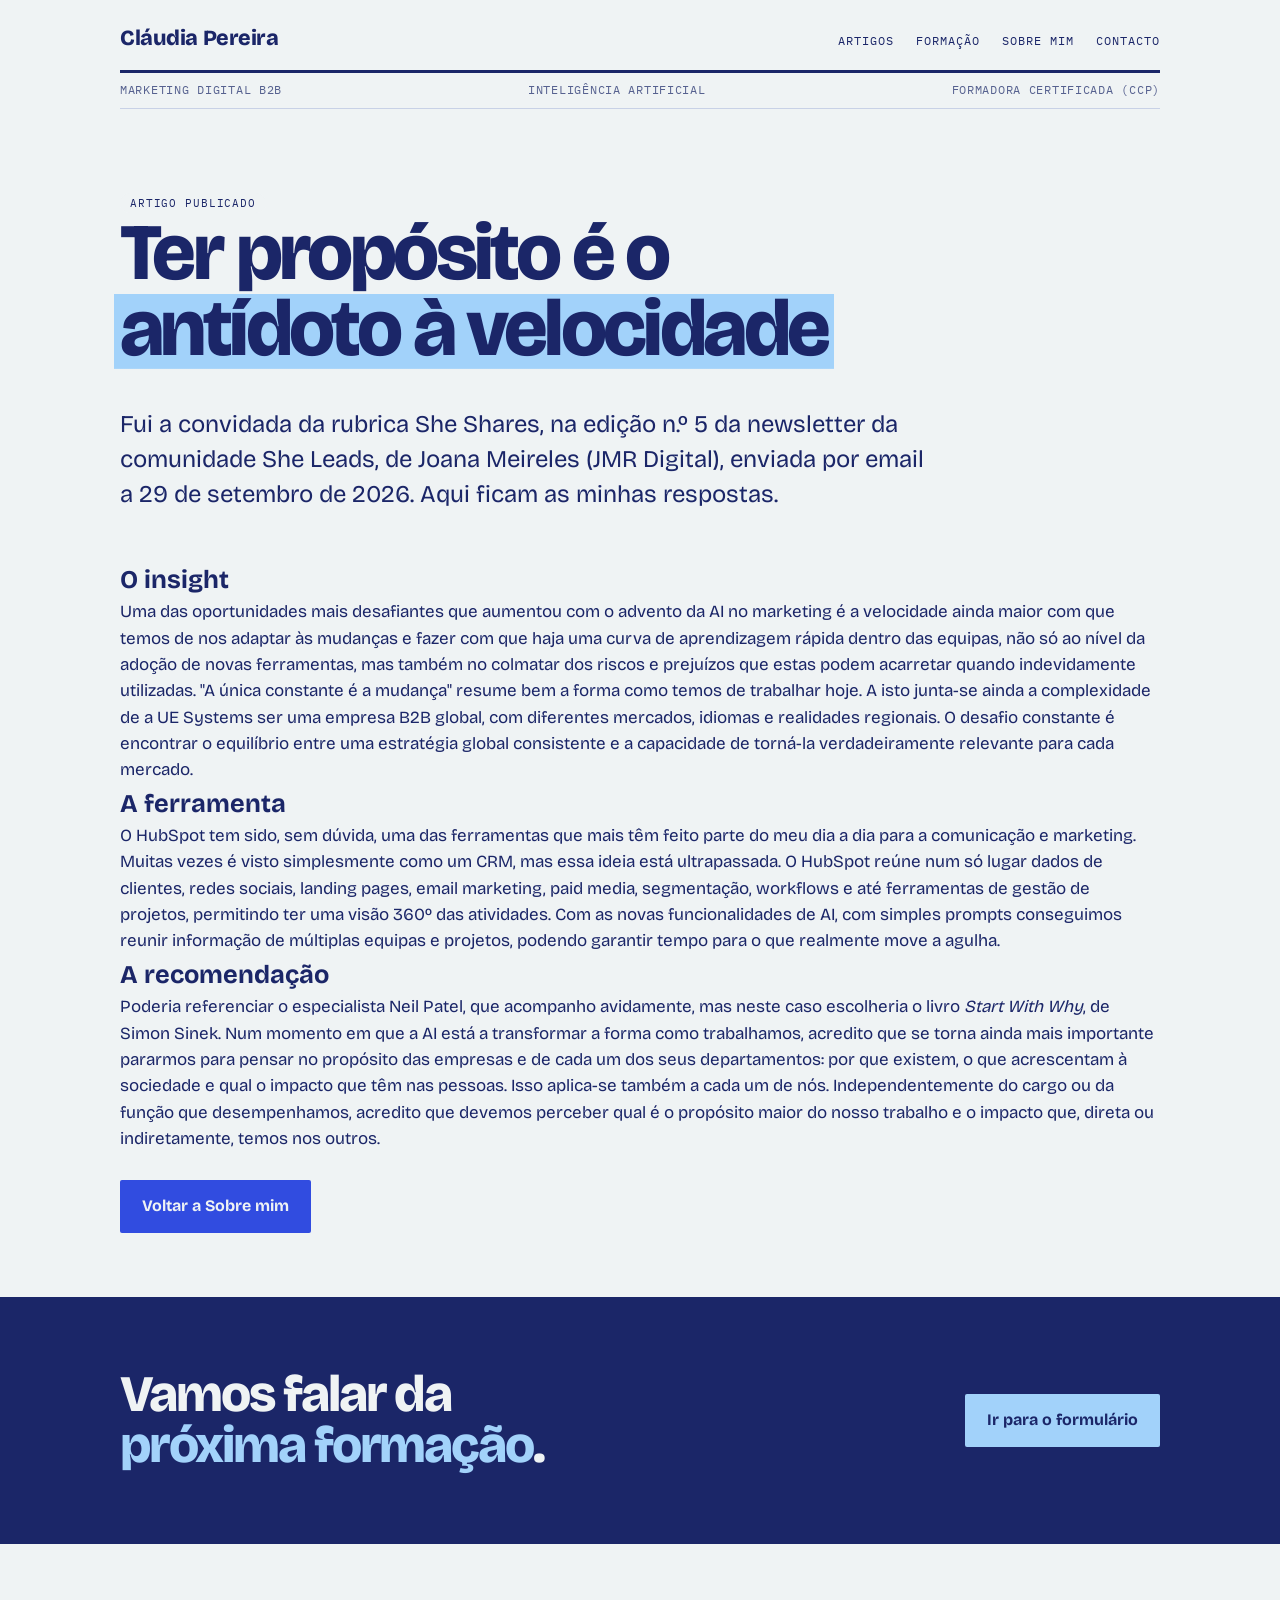
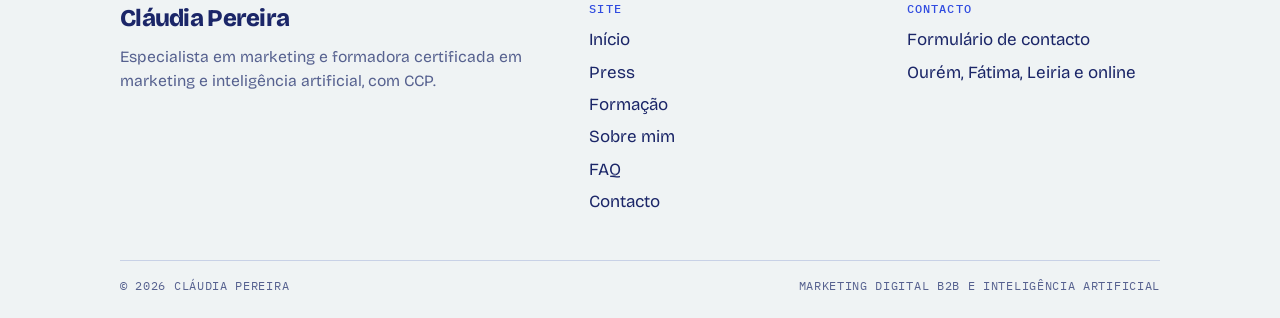
==== she-shares-5.html @ f94895d3 "Coluna Marketeer e She Shares" ====
<!DOCTYPE html>
<html lang="pt-PT">
<head>
<meta charset="utf-8">
<meta name="viewport" content="width=device-width, initial-scale=1">
<title>She Shares #5: ter propósito é o antídoto à velocidade</title>
<meta name="description" content="As minhas respostas na newsletter She Shares #5, da comunidade She Leads, enviada a 29 de setembro de 2026: aprendizagem rápida nas equipas, HubSpot e Start With Why.">
<meta property="og:type" content="article">
<meta property="og:locale" content="pt_PT">
<meta property="og:title" content="She Shares #5: ter propósito é o antídoto à velocidade">
<meta property="og:description" content="As minhas respostas na newsletter She Shares #5, da comunidade She Leads.">
<link rel="canonical" href="https://claudiathemarketeer.netlify.app/she-shares-5.html">
<meta name="robots" content="index,follow,max-image-preview:large">
<meta name="author" content="Cláudia Pereira">
<meta property="og:url" content="https://claudiathemarketeer.netlify.app/she-shares-5.html">
<meta property="og:site_name" content="Cláudia Pereira">
<meta property="og:image" content="https://claudiathemarketeer.netlify.app/images/og-cover.jpg">
<meta property="og:image:width" content="1200">
<meta property="og:image:height" content="630">
<meta property="og:image:alt" content="Cláudia Pereira, marketing digital B2B e IA">
<meta name="twitter:card" content="summary_large_image">
<meta name="theme-color" content="#1B2668">
<link rel="alternate" type="text/plain" href="https://claudiathemarketeer.netlify.app/llms.txt" title="llms.txt">
<link rel="icon" href="favicon.svg" type="image/svg+xml">
<link rel="preconnect" href="https://fonts.googleapis.com">
<link rel="preconnect" href="https://fonts.gstatic.com" crossorigin>
<link href="https://fonts.googleapis.com/css2?family=Bricolage+Grotesque:opsz,wght@12..96,400;12..96,500;12..96,700;12..96,800&family=IBM+Plex+Mono:wght@400;500&display=swap" rel="stylesheet">
<link rel="stylesheet" href="style.css">
<script type="application/ld+json">{"@context": "https://schema.org", "@graph": [{"@type": "Person", "@id": "https://claudiathemarketeer.netlify.app/#claudia", "name": "Cláudia Pereira", "url": "https://claudiathemarketeer.netlify.app/"}, {"@type": "WebPage", "@id": "https://claudiathemarketeer.netlify.app/she-shares-5.html#webpage", "url": "https://claudiathemarketeer.netlify.app/she-shares-5.html", "name": "She Shares #5: ter propósito é o antídoto à velocidade", "inLanguage": "pt-PT", "about": {"@id": "https://claudiathemarketeer.netlify.app/#claudia"}, "datePublished": "2026-09-29", "isPartOf": {"@type": "WebSite", "url": "https://claudiathemarketeer.netlify.app/", "name": "Cláudia Pereira"}}, {"@type": "BreadcrumbList", "itemListElement": [{"@type": "ListItem", "position": 1, "name": "Início", "item": "https://claudiathemarketeer.netlify.app/"}, {"@type": "ListItem", "position": 2, "name": "Artigos", "item": "https://claudiathemarketeer.netlify.app/#artigos"}, {"@type": "ListItem", "position": 3, "name": "She Shares #5", "item": "https://claudiathemarketeer.netlify.app/she-shares-5.html"}]}]}</script>
</head>
<body>
<div class="wrap">
  <header>
    <div class="masthead">
      <a class="name" href="index.html">Cláudia Pereira</a>
      <nav class="nav" aria-label="Secções">
        <a href="index.html#artigos">Artigos</a>
        <a href="index.html#formacao">Formação</a>
        <a href="sobre-mim.html">Sobre mim</a>
        <a href="index.html#contacto">Contacto</a>
      </nav>
    </div>
    <div class="dateline">
      <span>Marketing digital B2B</span>
      <span>Inteligência artificial</span>
      <span>Formadora certificada (CCP)</span>
    </div>
  </header>

  <main id="topo">
    <article class="hero a-hero">
      <p class="meta"><span class="pill out">Artigo publicado</span></p>
      <h1>Ter propósito é o <mark>antídoto à velocidade</mark></h1>
      <p class="lead" style="margin:2.5rem 0 3rem">Fui a convidada da rubrica She Shares, na edição n.º 5 da newsletter da comunidade She Leads, de Joana Meireles (JMR Digital), enviada por email a 29 de setembro de 2026. Aqui ficam as minhas respostas.</p>
      <h2>O insight</h2>
      <p>Uma das oportunidades mais desafiantes que aumentou com o advento da AI no marketing é a velocidade ainda maior com que temos de nos adaptar às mudanças e fazer com que haja uma curva de aprendizagem rápida dentro das equipas, não só ao nível da adoção de novas ferramentas, mas também no colmatar dos riscos e prejuízos que estas podem acarretar quando indevidamente utilizadas. "A única constante é a mudança" resume bem a forma como temos de trabalhar hoje. A isto junta-se ainda a complexidade de a UE Systems ser uma empresa B2B global, com diferentes mercados, idiomas e realidades regionais. O desafio constante é encontrar o equilíbrio entre uma estratégia global consistente e a capacidade de torná-la verdadeiramente relevante para cada mercado.</p>
      <h2>A ferramenta</h2>
      <p>O HubSpot tem sido, sem dúvida, uma das ferramentas que mais têm feito parte do meu dia a dia para a comunicação e marketing. Muitas vezes é visto simplesmente como um CRM, mas essa ideia está ultrapassada. O HubSpot reúne num só lugar dados de clientes, redes sociais, landing pages, email marketing, paid media, segmentação, workflows e até ferramentas de gestão de projetos, permitindo ter uma visão 360º das atividades. Com as novas funcionalidades de AI, com simples prompts conseguimos reunir informação de múltiplas equipas e projetos, podendo garantir tempo para o que realmente move a agulha.</p>
      <h2>A recomendação</h2>
      <p>Poderia referenciar o especialista Neil Patel, que acompanho avidamente, mas neste caso escolheria o livro <em>Start With Why</em>, de Simon Sinek. Num momento em que a AI está a transformar a forma como trabalhamos, acredito que se torna ainda mais importante pararmos para pensar no propósito das empresas e de cada um dos seus departamentos: por que existem, o que acrescentam à sociedade e qual o impacto que têm nas pessoas. Isso aplica-se também a cada um de nós. Independentemente do cargo ou da função que desempenhamos, acredito que devemos perceber qual é o propósito maior do nosso trabalho e o impacto que, direta ou indiretamente, temos nos outros.</p>
      <div class="actions"><a class="btn" href="sobre-mim.html">Voltar a Sobre mim</a></div>
    </article>
  </main>
</div>

<section class="cta-band">
  <div class="wrap">
    <h2>Vamos falar da <em>próxima formação</em>.</h2>
    <a class="btn" href="index.html#contacto">Ir para o formulário</a>
  </div>
</section>

<div class="wrap">
  <footer>
    <div class="foot-grid">
      <div>
        <div class="foot-name">Cláudia Pereira</div>
        <p>Especialista em marketing e formadora certificada em marketing e inteligência artificial, com CCP.</p>
      </div>
      <nav aria-label="Rodapé">
        <h3>Site</h3>
        <ul>
          <li><a href="index.html">Início</a></li>
          <li><a href="index.html#artigos">Press</a></li>
          <li><a href="index.html#formacao">Formação</a></li>
          <li><a href="sobre-mim.html">Sobre mim</a></li>
          <li><a href="#faq">FAQ</a></li>
          <li><a href="index.html#contacto">Contacto</a></li>
        </ul>
      </nav>
      <div>
        <h3>Contacto</h3>
        <ul>
          <li><a href="index.html#contacto">Formulário de contacto</a></li>
          <li>Ourém, Fátima, Leiria e online</li>
        </ul>
      </div>
    </div>
    <div class="foot-base">
      <span>© 2026 Cláudia Pereira</span>
      <span>Marketing digital B2B e inteligência artificial</span>
    </div>
  </footer>
</div>
</body>
</html>
---- style.css ----
/* Layout idea: a newspaper front page. Masthead, one headline that states the thesis,
   ruled columns below. The only loud element is the highlighter stroke.
   Palette: navy ink on cool off-white, one vivid blue, light blue as the marker. */
:root {
  --paper: #EFF3F4;
  --panel: #E1E8F3;
  --ink: #1B2668;
  --muted: #56618F;
  --rule: #C8D1E6;
  --accent: #314CE0;
  --deep: #213294;
  --mark: #A2D2FA;
  --on-mark: #1B2668;
  --contact-bg: #1B2668;
  --contact-fg: #EFF3F4;
  --display: "Bricolage Grotesque", "Arial Narrow", "Helvetica Neue", Arial, sans-serif;
  --body: "Bricolage Grotesque", "Helvetica Neue", Arial, sans-serif;
  --mono: "IBM Plex Mono", ui-monospace, "SF Mono", Menlo, Consolas, monospace;
  color-scheme: light;
}
@media (prefers-color-scheme: dark) {
  :root:not([data-theme="light"]) {
    --paper: #0F1640;
    --panel: #1B2668;
    --ink: #EFF3F4;
    --muted: #A9B4DA;
    --rule: #2E3C86;
    --accent: #A2D2FA;
    --deep: #213294;
    --mark: #A2D2FA;
    --on-mark: #1B2668;
    --contact-bg: #213294;
    --contact-fg: #EFF3F4;
    color-scheme: dark;
  }
}
:root[data-theme="dark"] {
  --paper: #0F1640;
    --panel: #1B2668;
    --ink: #EFF3F4;
    --muted: #A9B4DA;
    --rule: #2E3C86;
    --accent: #A2D2FA;
    --deep: #213294;
    --mark: #A2D2FA;
    --on-mark: #1B2668;
    --contact-bg: #213294;
    --contact-fg: #EFF3F4;
  color-scheme: dark;
}

*, *::before, *::after { box-sizing: border-box; }
html { scroll-behavior: smooth; }
body {
  margin: 0;
  background: var(--paper);
  color: var(--ink);
  font-family: var(--body);
  font-size: 1.0625rem;
  line-height: 1.55;
  -webkit-font-smoothing: antialiased;
}
a { color: inherit; }
a:focus-visible, .btn:focus-visible {
  outline: 3px solid var(--accent);
  outline-offset: 3px;
}
h1, h2, h3 { font-family: var(--display); text-wrap: balance; margin: 0; }
p { margin: 0; }

.wrap { max-width: 1120px; margin: 0 auto; padding: 0 clamp(16px, 4vw, 40px); }

/* Masthead */
.masthead {
  display: flex; flex-wrap: wrap; align-items: baseline; justify-content: space-between;
  gap: 8px 24px;
  padding: 22px 0 14px;
  border-bottom: 3px solid var(--ink);
}
.name {
  font-family: var(--display); font-weight: 800; font-size: 1.35rem;
  letter-spacing: -0.02em; text-decoration: none;
}
.nav { display: flex; flex-wrap: wrap; gap: 4px 22px; }
.nav a {
  font-family: var(--mono); font-size: 0.78rem; text-transform: uppercase;
  letter-spacing: 0.08em; text-decoration: none; padding: 4px 0;
  border-bottom: 2px solid transparent;
}
.nav a:hover { border-bottom-color: var(--accent); }
.dateline {
  display: flex; flex-wrap: wrap; gap: 4px 20px; justify-content: space-between;
  padding: 8px 0; border-bottom: 1px solid var(--rule);
  font-family: var(--mono); font-size: 0.75rem; letter-spacing: 0.06em;
  text-transform: uppercase; color: var(--muted);
}

/* Hero */
.hero { padding: clamp(36px, 7vw, 80px) 0 clamp(36px, 6vw, 64px); }
.hero h1 {
  font-weight: 800;
  font-size: clamp(2.5rem, 7.6vw, 5.8rem);
  line-height: 0.95;
  letter-spacing: -0.045em;
  max-width: 15ch;
}
.hero h1 mark {
  color: var(--on-mark);
  background: linear-gradient(var(--mark), var(--mark)) no-repeat left 62% / 100% 78%;
  padding: 0 0.08em; margin: 0 -0.08em;
  border-radius: 0.06em;
  animation: sweep 900ms cubic-bezier(.2,.7,.2,1) 250ms both;
}
@keyframes sweep { from { background-size: 0% 78%; color: var(--ink); } to { background-size: 100% 78%; color: var(--on-mark); } }
@media (prefers-reduced-motion: reduce) {
  .hero h1 mark { animation: none; }
  html { scroll-behavior: auto; }
}
.hero-grid {
  display: grid; grid-template-columns: minmax(0, 1.5fr) minmax(0, 1fr);
  gap: clamp(24px, 5vw, 64px);
  margin-top: clamp(28px, 5vw, 56px);
  align-items: start;
}
.lead { font-size: clamp(1.2rem, 2.1vw, 1.5rem); line-height: 1.45; max-width: 34em; }
.lead + .lead-2 { margin-top: 16px; color: var(--muted); max-width: 38em; }
.actions { display: flex; flex-wrap: wrap; gap: 12px 20px; align-items: center; margin-top: 28px; }
.btn {
  display: inline-block; text-decoration: none;
  font-family: var(--display); font-weight: 700; font-size: 1rem;
  background: var(--accent); color: var(--paper);
  padding: 14px 22px; border-radius: 2px;
  transition: background-color .15s, color .15s;
}
.btn:hover { background: var(--ink); color: var(--paper); }
.link { font-family: var(--display); font-weight: 700; text-underline-offset: 5px; text-decoration-thickness: 2px; text-decoration-color: var(--accent); }

.side { display: flex; flex-direction: column; gap: 20px; }
.portrait {
  margin: 0; background: linear-gradient(160deg, #A2D2FA 0%, #314CE0 135%);
  border-radius: 4px; overflow: hidden; display: flex; justify-content: center; align-items: flex-end;
  padding: 18px 18px 0; aspect-ratio: 5 / 4;
}
.portrait img { display: block; height: 100%; width: auto; max-width: 100%; object-fit: contain; object-position: bottom; }
.ficha { border-top: 3px solid var(--ink); margin: 0; }
.ficha div {
  display: grid; grid-template-columns: 7.5em minmax(0, 1fr); gap: 12px;
  padding: 11px 0; border-bottom: 1px solid var(--rule);
}
.ficha dt { font-family: var(--mono); font-size: 0.72rem; text-transform: uppercase; letter-spacing: 0.08em; color: var(--muted); padding-top: 4px; }
.ficha dd { margin: 0; font-size: 0.98rem; line-height: 1.4; }

/* Sections */
section { padding: clamp(36px, 6vw, 64px) 0; border-top: 1px solid var(--rule); }
.sec-head {
  display: grid; grid-template-columns: minmax(0, 1fr) minmax(0, 2.2fr);
  gap: 12px clamp(24px, 5vw, 64px); align-items: baseline; margin-bottom: clamp(24px, 4vw, 40px);
}
.kicker { font-family: var(--mono); font-size: 0.78rem; text-transform: uppercase; letter-spacing: 0.1em; color: var(--accent); }
.sec-head h2 { font-weight: 700; font-size: clamp(1.7rem, 3.6vw, 2.6rem); line-height: 1.05; letter-spacing: -0.03em; }

/* Training columns */
.cols { display: grid; grid-template-columns: repeat(3, minmax(0, 1fr)); }
.col { padding: 0 clamp(16px, 2.5vw, 32px); border-left: 1px solid var(--rule); display: flex; flex-direction: column; gap: 12px; }
.col:first-child { padding-left: 0; border-left: 0; }
.col:last-child { padding-right: 0; }
.col h3 { font-weight: 700; font-size: 1.4rem; line-height: 1.12; letter-spacing: -0.02em; }
.col p { font-size: 1rem; }
.col .for { margin-top: auto; padding-top: 12px; border-top: 1px solid var(--rule); font-size: 0.92rem; color: var(--muted); }
.col .for b { font-family: var(--mono); font-weight: 500; font-size: 0.72rem; text-transform: uppercase; letter-spacing: 0.08em; display: block; margin-bottom: 2px; }


/* About (short) */
.about { display: grid; grid-template-columns: minmax(0, 1fr) minmax(0, 2.2fr); gap: 12px clamp(24px, 5vw, 64px); }
.about-text { grid-column: 2; display: flex; flex-direction: column; gap: 18px; max-width: 40em; }
.about-text p { font-size: 1.2rem; line-height: 1.5; }
.chips { list-style: none; margin: 0; padding: 0; display: flex; flex-wrap: wrap; gap: 8px; }
.chips li { font-family: var(--mono); font-size: 0.85rem; border: 1px solid var(--accent); padding: 5px 12px; border-radius: 999px; }
.about-text .actions { margin-top: 6px; }

/* FAQ (compact, answers stay in the HTML) */
#faq { padding: clamp(24px, 3.5vw, 36px) 0; }
#faq .sec-head { margin-bottom: 16px; }
#faq .sec-head h2 { font-size: clamp(1.3rem, 2.4vw, 1.7rem); }
.faq { display: grid; grid-template-columns: repeat(2, minmax(0, 1fr)); gap: 0 clamp(24px, 4vw, 48px); align-items: start; border-top: 3px solid var(--ink); }
.qa { border-bottom: 1px solid var(--rule); }
.qa summary {
  list-style: none; cursor: pointer; display: flex; align-items: center; justify-content: space-between; gap: 16px;
  padding: 13px 0; font-family: var(--display); font-weight: 700; font-size: 1rem; line-height: 1.25; letter-spacing: -0.01em;
}
.qa summary::-webkit-details-marker { display: none; }
.qa summary::after {
  content: "+"; flex: none; width: 26px; height: 26px; border: 1px solid var(--ink); border-radius: 999px;
  display: grid; place-items: center; font: 500 1rem/1 var(--display); transition: transform .2s, background-color .2s, color .2s;
}
.qa summary:hover::after { background: var(--accent); border-color: var(--accent); color: var(--paper); }
.qa[open] summary::after { transform: rotate(45deg); }
.qa summary:focus-visible { outline: 3px solid var(--accent); outline-offset: 2px; }
.qa ul { margin: 0; padding: 0 42px 10px 18px; color: var(--muted); font-size: 0.95rem; line-height: 1.5; }
.qa li { margin-bottom: 4px; }
.qa li b { color: var(--ink); }
.qa p { padding: 0 42px 16px 0; color: var(--muted); font-size: 0.95rem; line-height: 1.5; }
@media (prefers-reduced-motion: reduce) { .qa summary::after { transition: none; } }

/* Articles carousel */
#artigos { padding: clamp(28px, 4vw, 44px) 0; }
.art-head { display: flex; flex-wrap: wrap; align-items: center; justify-content: space-between; gap: 8px 20px; margin-bottom: 18px; }
.art-head h2 { font-weight: 700; font-size: clamp(1.4rem, 2.6vw, 1.9rem); letter-spacing: -0.03em; line-height: 1.1; }
.art-nav { display: flex; gap: 8px; }
.art-nav[hidden] { display: none; }
.art-nav button {
  width: 40px; height: 40px; border-radius: 999px; border: 1px solid var(--ink);
  background: transparent; color: var(--ink); font: 700 1.1rem var(--display); cursor: pointer;
}
.art-nav button:hover { background: var(--accent); border-color: var(--accent); color: var(--paper); }
.art-nav button:focus-visible { outline: 3px solid var(--accent); outline-offset: 3px; }
.track {
  list-style: none; margin: 0; padding: 0 0 6px;
  display: flex; gap: 16px; overflow-x: auto; scroll-snap-type: x mandatory;
  scrollbar-width: thin; scrollbar-color: var(--rule) transparent;
}
.track:focus-visible { outline: 3px solid var(--accent); outline-offset: 3px; }
.card { flex: 0 0 clamp(250px, 31.5%, 352px); scroll-snap-align: start; display: flex; flex-direction: column; gap: 10px; }
.cover {
  aspect-ratio: 4 / 3; border-radius: 4px; position: relative; overflow: hidden; background: var(--panel);
  display: flex; align-items: flex-end; padding: 14px 16px; color: #EFF3F4;
}
.cover.c1 { background: linear-gradient(135deg, #213294 0%, #314CE0 100%); }
.cover.c2 { background: linear-gradient(135deg, #1B2668 0%, #213294 100%); }
.cover.c3 { background: linear-gradient(135deg, #A2D2FA 0%, #EFF3F4 130%); color: #1B2668; }
.cover::after {
  content: ""; position: absolute; right: -18%; top: -45%; width: 62%; aspect-ratio: 1;
  border-radius: 50%; border: clamp(18px, 2.6vw, 30px) solid currentColor; opacity: 0.16;
}
.cover.photo::after { display: none; }
.cover.photo img { position: absolute; inset: 0; width: 100%; height: 100%; object-fit: cover; }
.cover .outlet { font-family: var(--display); font-weight: 800; font-size: clamp(1.5rem, 2.8vw, 2.1rem); line-height: 1; letter-spacing: -0.04em; position: relative; }
.cover .pill { position: absolute; left: 16px; top: 14px; z-index: 1; }
.cover.photo .pill.out { background: #1B2668; color: #EFF3F4; }
.pill { font-family: var(--mono); font-size: 0.68rem; text-transform: uppercase; letter-spacing: 0.08em; padding: 3px 10px; border-radius: 999px; white-space: nowrap; }
.pill.out { background: #EFF3F4; color: #1B2668; }
.pill.soon { background: #1B2668; color: #EFF3F4; }
.card b { font-family: var(--display); font-weight: 700; font-size: 1.08rem; line-height: 1.22; letter-spacing: -0.01em; }
.card .meta { font-size: 0.9rem; color: var(--muted); }
.card b a { text-decoration: none; }
.card b a:hover { text-decoration: underline; text-decoration-color: var(--accent); text-underline-offset: 4px; }
.card .read { color: var(--accent); font-weight: 500; text-underline-offset: 4px; }
.todo-l { border: 1px dashed var(--accent); color: var(--accent); font-family: var(--mono); font-size: 0.76rem; padding: 2px 8px; border-radius: 2px; }

/* Contact */
.contact { background: var(--contact-bg); color: var(--contact-fg); border-top: 0; }
.contact .wrap { display: grid; grid-template-columns: minmax(0, 1fr) minmax(0, 1fr); gap: clamp(24px, 5vw, 64px); align-items: start; }
.contact h2 { font-weight: 800; font-size: clamp(2rem, 5.5vw, 4rem); line-height: 0.98; letter-spacing: -0.04em; }
.contact h2 em { font-style: normal; color: #A2D2FA; }
.contact p { margin-top: 16px; max-width: 32em; opacity: 0.82; }
.cform { display: flex; flex-direction: column; gap: 14px; }
.field { display: flex; flex-direction: column; gap: 6px; }
.field label { font-family: var(--mono); font-size: 0.72rem; text-transform: uppercase; letter-spacing: 0.08em; opacity: 0.85; }
.field label span { text-transform: none; letter-spacing: 0; opacity: 0.8; }
.field input, .field textarea {
  font: inherit; color: var(--contact-fg); background: color-mix(in srgb, var(--contact-fg) 8%, transparent);
  border: 1px solid color-mix(in srgb, var(--contact-fg) 40%, transparent); border-radius: 2px;
  padding: 11px 12px; width: 100%; resize: vertical;
}
.field textarea::placeholder { color: color-mix(in srgb, var(--contact-fg) 55%, transparent); }
.field input:focus-visible, .field textarea:focus-visible { outline: 3px solid #A2D2FA; outline-offset: 2px; border-color: #A2D2FA; }
.btn-send {
  align-self: flex-start; font-family: var(--display); font-weight: 700; font-size: 1rem; cursor: pointer;
  background: #A2D2FA; color: #1B2668; border: 0; border-radius: 2px; padding: 14px 22px; margin-top: 4px;
}
.btn-send:hover { background: #EFF3F4; }
.btn-send:focus-visible { outline: 3px solid #EFF3F4; outline-offset: 3px; }
.contact .cform-status { font-size: 0.95rem; min-height: 1.4em; margin: 0; opacity: 1; max-width: none; color: #A2D2FA; }

footer { padding: clamp(32px, 5vw, 56px) 0 24px; }
.foot-grid { display: grid; grid-template-columns: minmax(0, 1.6fr) minmax(0, 1fr) minmax(0, 1fr); gap: 28px clamp(24px, 5vw, 64px); }
.foot-name { font-family: var(--display); font-weight: 800; font-size: 1.5rem; letter-spacing: -0.03em; }
.foot-grid p { color: var(--muted); font-size: 0.98rem; max-width: 26em; margin-top: 8px; }
.foot-grid h3 { font-family: var(--mono); font-weight: 500; font-size: 0.72rem; text-transform: uppercase; letter-spacing: 0.1em; color: var(--accent); margin-bottom: 10px; }
.foot-grid ul { list-style: none; margin: 0; padding: 0; display: flex; flex-direction: column; gap: 6px; }
.foot-grid li a { text-decoration: none; }
.foot-grid li a:hover { text-decoration: underline; text-decoration-color: var(--accent); text-underline-offset: 4px; }
.foot-base {
  display: flex; flex-wrap: wrap; gap: 4px 20px; justify-content: space-between;
  margin-top: clamp(28px, 4vw, 44px); padding-top: 16px; border-top: 1px solid var(--rule);
  font-family: var(--mono); font-size: 0.72rem; letter-spacing: 0.06em; text-transform: uppercase; color: var(--muted);
}

@media (max-width: 820px) {
  .hero-grid, .sec-head, .about, .contact .wrap, .foot-grid { grid-template-columns: minmax(0, 1fr); }
  .about-text { grid-column: 1; }
  .faq { grid-template-columns: minmax(0, 1fr); }
  .card { flex-basis: min(78%, 320px); }
  .cols { grid-template-columns: minmax(0, 1fr); }
  .col { padding: 20px 0; border-left: 0; border-top: 1px solid var(--rule); }
  .col:first-child { padding-top: 0; border-top: 0; }
  .col:last-child { padding-bottom: 0; }
}

/* About page */
.a-hero h1 { font-size: clamp(2.3rem, 6.4vw, 5rem); max-width: 17ch; }
.nav a[aria-current="page"] { border-bottom-color: var(--accent); }
.stats { list-style: none; margin: 0; padding: 0; display: grid; grid-template-columns: repeat(4, minmax(0, 1fr)); border-top: 3px solid var(--ink); border-bottom: 1px solid var(--rule); }
.stats li { padding: 22px clamp(12px, 2vw, 24px) 22px 0; display: flex; flex-direction: column; gap: 6px; }
.stats li + li { padding-left: clamp(12px, 2vw, 24px); border-left: 1px solid var(--rule); }
.stats b { font-family: var(--display); font-weight: 800; font-size: clamp(2.4rem, 5vw, 4rem); line-height: 1; letter-spacing: -0.05em; color: var(--accent); font-variant-numeric: tabular-nums; }
.stats span { font-size: 0.95rem; color: var(--muted); }
.chapters { display: grid; grid-template-columns: repeat(3, minmax(0, 1fr)); gap: clamp(20px, 3vw, 40px); }
.chapter { border-top: 3px solid var(--ink); padding-top: 16px; display: flex; flex-direction: column; gap: 10px; }
.chapter .num { font-family: var(--mono); font-size: 0.78rem; letter-spacing: 0.1em; color: var(--accent); }
.chapter h3 { font-weight: 700; font-size: clamp(1.4rem, 2.4vw, 1.8rem); line-height: 1.1; letter-spacing: -0.03em; }
.chapter p { color: var(--muted); }
.sub { font-family: var(--display); font-weight: 700; font-size: 1.3rem; letter-spacing: -0.02em; margin: 0 0 14px; }
.steps { list-style: none; margin: 0; padding: 0; border-top: 3px solid var(--ink); }
.steps li { display: grid; grid-template-columns: minmax(0, 1fr) minmax(0, 2.2fr); gap: 4px clamp(24px, 5vw, 64px); padding: 16px 0; border-bottom: 1px solid var(--rule); align-items: baseline; }
.steps .n { font-family: var(--mono); font-size: 0.78rem; color: var(--accent); letter-spacing: 0.1em; margin-right: 12px; }
.steps b { font-family: var(--display); font-weight: 700; font-size: 1.2rem; letter-spacing: -0.01em; }
.steps .t { color: var(--muted); }
.offer-actions { margin-top: clamp(24px, 4vw, 36px); }
section.cta-band { background: var(--contact-bg); color: var(--contact-fg); border-top: 0; padding: clamp(40px, 6vw, 72px) 0; }
.cta-band .wrap { display: flex; flex-wrap: wrap; align-items: center; justify-content: space-between; gap: 24px 40px; }
.cta-band h2 { font-weight: 800; font-size: clamp(1.8rem, 4.5vw, 3.2rem); line-height: 1; letter-spacing: -0.04em; max-width: 16ch; }
.cta-band h2 em { font-style: normal; color: #A2D2FA; }
.cta-band .btn { background: #A2D2FA; color: #1B2668; }
.cta-band .btn:hover { background: #EFF3F4; color: #1B2668; }
@media (max-width: 820px) {
  .stats { grid-template-columns: repeat(2, minmax(0, 1fr)); }
  .stats li:nth-child(odd) { padding-left: 0; border-left: 0; }
  .stats li:nth-child(n+3) { border-top: 1px solid var(--rule); }
  .chapters { grid-template-columns: minmax(0, 1fr); }
  .steps li { grid-template-columns: minmax(0, 1fr); }
}

.steps-note { margin-top: 16px; color: var(--muted); font-size: 0.95rem; max-width: 46em; }
.ficha .chips { margin: 0; }
.lead-sm { font-size: 1.15rem; line-height: 1.5; max-width: 40em; margin-bottom: clamp(24px, 4vw, 36px); }

/* Timeline, newest first */
.tl { list-style: none; margin: 0; padding: 0; position: relative; display: flex; flex-direction: column; gap: 20px; }
.tl::before { content: ""; position: absolute; left: 79px; top: 32px; bottom: 32px; width: 2px; background: var(--rule); }
.tl li { display: grid; grid-template-columns: 160px minmax(0, 1fr); gap: clamp(16px, 3vw, 32px); align-items: start; position: relative; }
.tl .when { display: flex; flex-direction: column; align-items: center; gap: 8px; position: relative; z-index: 1; }
.tl .tag {
  width: 100%; min-height: 64px; display: grid; place-items: center; text-align: center;
  background: var(--paper); border: 1px solid var(--rule); border-radius: 8px; padding: 12px 10px;
  font-family: var(--display); font-weight: 800; font-size: 1.05rem; letter-spacing: -0.02em; line-height: 1.15;
}
.tl .date { background: var(--ink); color: var(--paper); font-family: var(--mono); font-size: 0.72rem; letter-spacing: 0.06em; padding: 3px 10px; border-radius: 999px; white-space: nowrap; }
.tl .what { background: var(--panel); border-radius: 8px; padding: clamp(16px, 2.4vw, 24px); display: flex; flex-direction: column; gap: 12px; font-size: 0.98rem; line-height: 1.55; }
.tl .what strong { font-weight: 700; }
.photostrip { display: flex; gap: 6px; margin: 8px 0 0; }
.photostrip figure { margin: 0; flex: var(--r, 1.5) 1 0; min-width: 0; }
.photostrip img { display: block; width: 100%; height: auto; border-radius: 4px; background: var(--paper); }
@media (max-width: 820px) {
  .tl::before { display: none; }
  .tl li { grid-template-columns: minmax(0, 1fr); gap: 10px; }
  .tl .when { flex-direction: row; flex-wrap: wrap; justify-content: flex-start; align-items: center; }
  .tl .tag { width: auto; min-height: 0; padding: 8px 14px; }
}

/* Tools grid */
.toolgrid { display: grid; grid-template-columns: repeat(3, minmax(0, 1fr)); gap: 28px clamp(16px, 2.5vw, 32px); }
.toolcat h3 { font-family: var(--mono); font-weight: 500; font-size: 0.72rem; text-transform: uppercase; letter-spacing: 0.1em; color: var(--accent); margin: 0 0 10px; }
.toolcat ul { list-style: none; margin: 0; padding: 0; display: flex; flex-direction: column; gap: 8px; }
.toolcat li { display: flex; align-items: center; gap: 12px; background: var(--paper); border: 1px solid var(--rule); border-radius: 8px; padding: 9px 12px; font-size: 0.95rem; line-height: 1.25; }
.toolcat .ico {
  flex: none; width: 30px; height: 30px; border-radius: 7px; display: grid; place-items: center;
  font-family: var(--display); font-weight: 800; font-size: 0.78rem; letter-spacing: -0.02em;
  color: var(--accent); background: color-mix(in srgb, var(--accent) 14%, var(--paper));
  border: 1px solid color-mix(in srgb, var(--accent) 32%, var(--paper));
}
img.ico { object-fit: contain; padding: 0; background: transparent; border: 0; border-radius: 0; }
@media (prefers-color-scheme: dark) { img.ico { background: #fff; border-radius: 7px; padding: 4px; } }
:root[data-theme="dark"] img.ico { background: #fff; border-radius: 7px; padding: 4px; }
:root[data-theme="light"] img.ico { background: transparent; border-radius: 0; padding: 0; }
@media (max-width: 820px) { .toolgrid { grid-template-columns: repeat(2, minmax(0, 1fr)); } }
@media (max-width: 520px) { .toolgrid { grid-template-columns: minmax(0, 1fr); } }
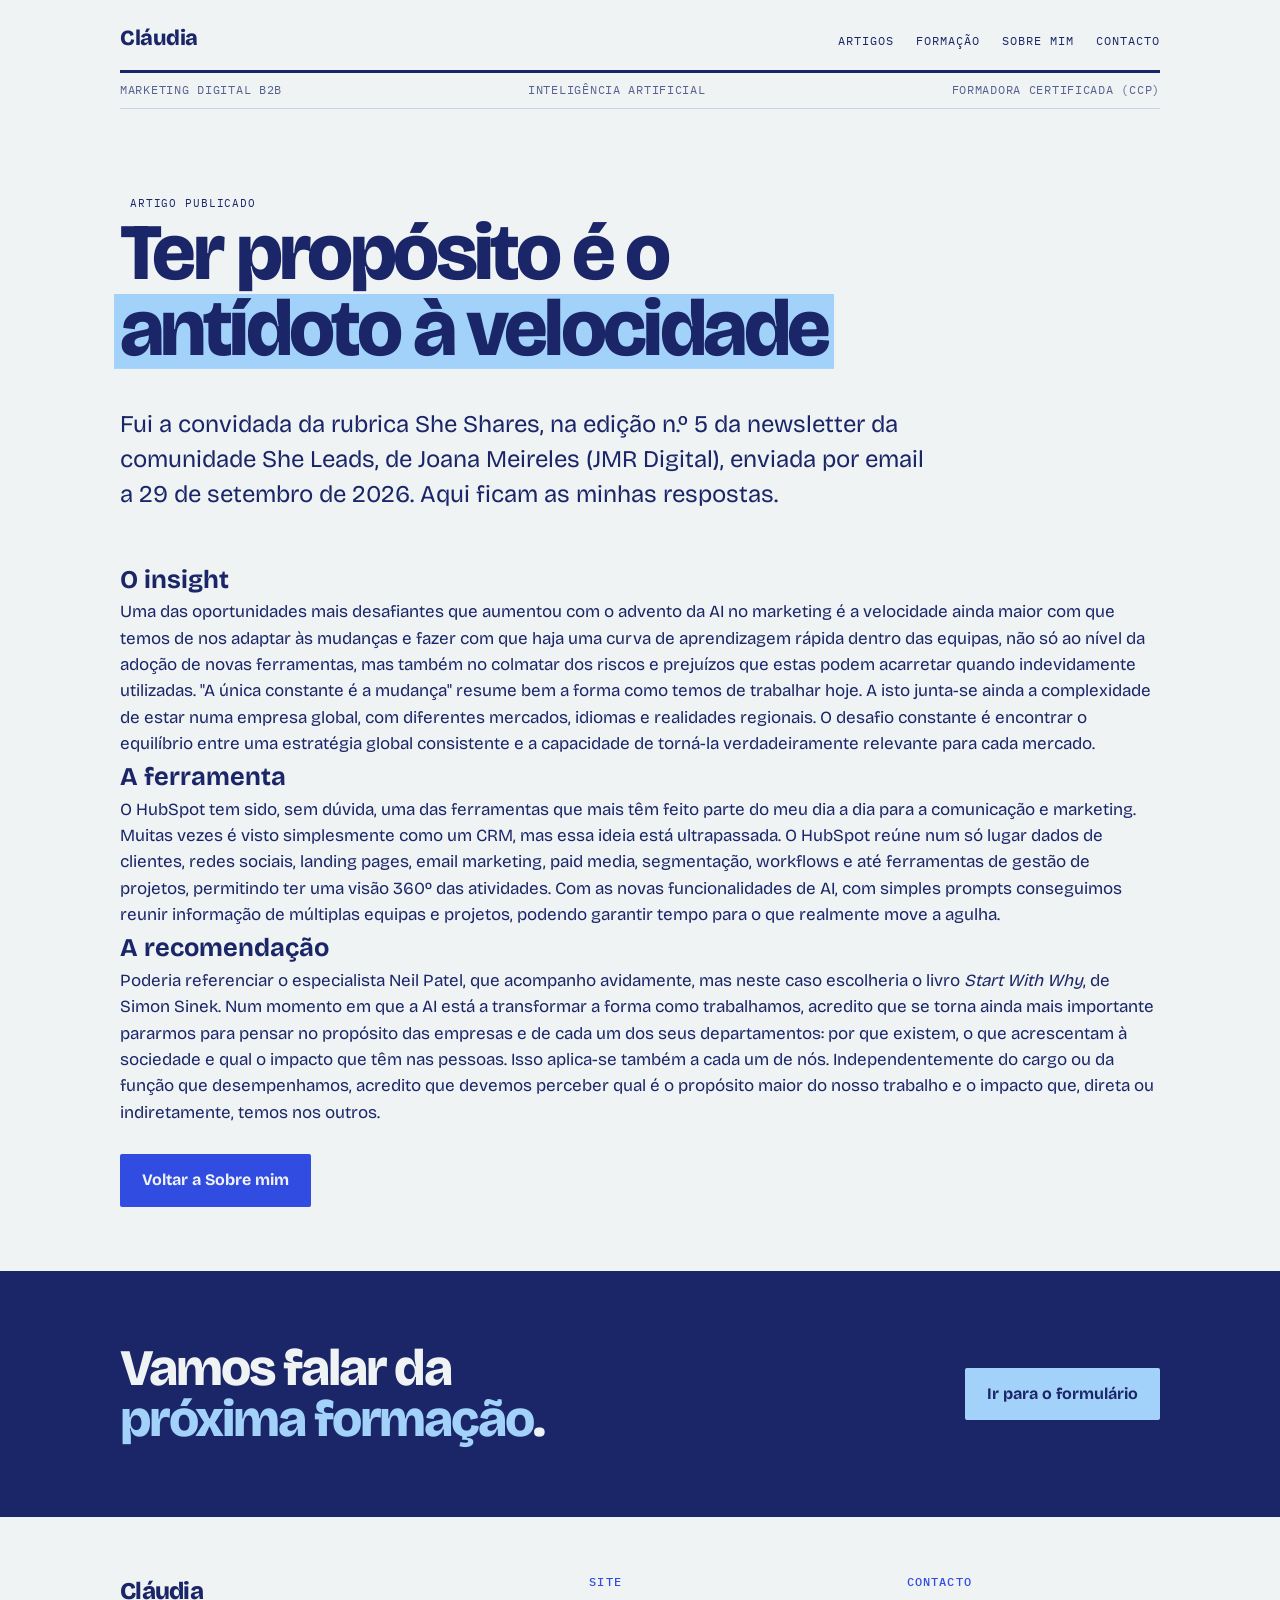
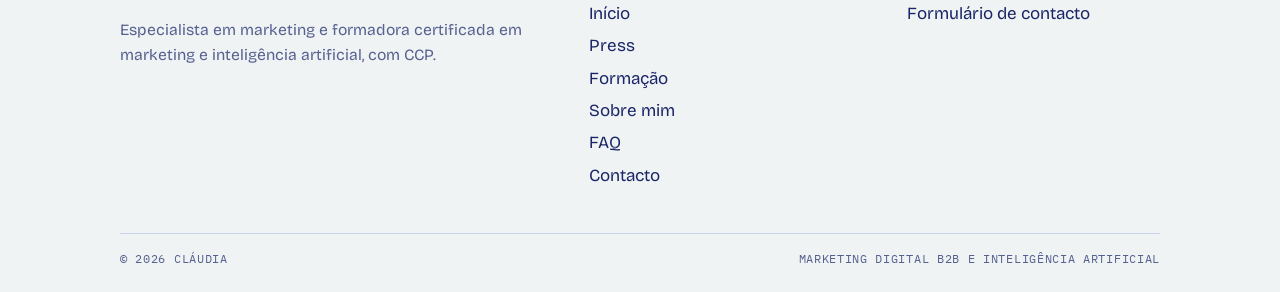
==== commit f810ff66: "anonimizada" ====
--- a/she-shares-5.html
+++ b/she-shares-5.html
@@ -11,13 +11,13 @@
 <meta property="og:description" content="As minhas respostas na newsletter She Shares #5, da comunidade She Leads.">
 <link rel="canonical" href="https://claudiathemarketeer.netlify.app/she-shares-5.html">
 <meta name="robots" content="index,follow,max-image-preview:large">
-<meta name="author" content="Cláudia Pereira">
+<meta name="author" content="Cláudia">
 <meta property="og:url" content="https://claudiathemarketeer.netlify.app/she-shares-5.html">
-<meta property="og:site_name" content="Cláudia Pereira">
+<meta property="og:site_name" content="Cláudia">
 <meta property="og:image" content="https://claudiathemarketeer.netlify.app/images/og-cover.jpg">
 <meta property="og:image:width" content="1200">
 <meta property="og:image:height" content="630">
-<meta property="og:image:alt" content="Cláudia Pereira, marketing digital B2B e IA">
+<meta property="og:image:alt" content="Cláudia, marketing digital B2B e IA">
 <meta name="twitter:card" content="summary_large_image">
 <meta name="theme-color" content="#1B2668">
 <link rel="alternate" type="text/plain" href="https://claudiathemarketeer.netlify.app/llms.txt" title="llms.txt">
@@ -26,13 +26,13 @@
 <link rel="preconnect" href="https://fonts.gstatic.com" crossorigin>
 <link href="https://fonts.googleapis.com/css2?family=Bricolage+Grotesque:opsz,wght@12..96,400;12..96,500;12..96,700;12..96,800&family=IBM+Plex+Mono:wght@400;500&display=swap" rel="stylesheet">
 <link rel="stylesheet" href="style.css">
-<script type="application/ld+json">{"@context": "https://schema.org", "@graph": [{"@type": "Person", "@id": "https://claudiathemarketeer.netlify.app/#claudia", "name": "Cláudia Pereira", "url": "https://claudiathemarketeer.netlify.app/"}, {"@type": "WebPage", "@id": "https://claudiathemarketeer.netlify.app/she-shares-5.html#webpage", "url": "https://claudiathemarketeer.netlify.app/she-shares-5.html", "name": "She Shares #5: ter propósito é o antídoto à velocidade", "inLanguage": "pt-PT", "about": {"@id": "https://claudiathemarketeer.netlify.app/#claudia"}, "datePublished": "2026-09-29", "isPartOf": {"@type": "WebSite", "url": "https://claudiathemarketeer.netlify.app/", "name": "Cláudia Pereira"}}, {"@type": "BreadcrumbList", "itemListElement": [{"@type": "ListItem", "position": 1, "name": "Início", "item": "https://claudiathemarketeer.netlify.app/"}, {"@type": "ListItem", "position": 2, "name": "Artigos", "item": "https://claudiathemarketeer.netlify.app/#artigos"}, {"@type": "ListItem", "position": 3, "name": "She Shares #5", "item": "https://claudiathemarketeer.netlify.app/she-shares-5.html"}]}]}</script>
+<script type="application/ld+json">{"@context": "https://schema.org", "@graph": [{"@type": "Person", "@id": "https://claudiathemarketeer.netlify.app/#claudia", "name": "Cláudia", "url": "https://claudiathemarketeer.netlify.app/"}, {"@type": "WebPage", "@id": "https://claudiathemarketeer.netlify.app/she-shares-5.html#webpage", "url": "https://claudiathemarketeer.netlify.app/she-shares-5.html", "name": "She Shares #5: ter propósito é o antídoto à velocidade", "inLanguage": "pt-PT", "about": {"@id": "https://claudiathemarketeer.netlify.app/#claudia"}, "datePublished": "2026-09-29", "isPartOf": {"@type": "WebSite", "url": "https://claudiathemarketeer.netlify.app/", "name": "Cláudia"}}, {"@type": "BreadcrumbList", "itemListElement": [{"@type": "ListItem", "position": 1, "name": "Início", "item": "https://claudiathemarketeer.netlify.app/"}, {"@type": "ListItem", "position": 2, "name": "Artigos", "item": "https://claudiathemarketeer.netlify.app/#artigos"}, {"@type": "ListItem", "position": 3, "name": "She Shares #5", "item": "https://claudiathemarketeer.netlify.app/she-shares-5.html"}]}]}</script>
 </head>
 <body>
 <div class="wrap">
   <header>
     <div class="masthead">
-      <a class="name" href="index.html">Cláudia Pereira</a>
+      <a class="name" href="index.html">Cláudia</a>
       <nav class="nav" aria-label="Secções">
         <a href="index.html#artigos">Artigos</a>
         <a href="index.html#formacao">Formação</a>
@@ -53,7 +53,7 @@
       <h1>Ter propósito é o <mark>antídoto à velocidade</mark></h1>
       <p class="lead" style="margin:2.5rem 0 3rem">Fui a convidada da rubrica She Shares, na edição n.º 5 da newsletter da comunidade She Leads, de Joana Meireles (JMR Digital), enviada por email a 29 de setembro de 2026. Aqui ficam as minhas respostas.</p>
       <h2>O insight</h2>
-      <p>Uma das oportunidades mais desafiantes que aumentou com o advento da AI no marketing é a velocidade ainda maior com que temos de nos adaptar às mudanças e fazer com que haja uma curva de aprendizagem rápida dentro das equipas, não só ao nível da adoção de novas ferramentas, mas também no colmatar dos riscos e prejuízos que estas podem acarretar quando indevidamente utilizadas. "A única constante é a mudança" resume bem a forma como temos de trabalhar hoje. A isto junta-se ainda a complexidade de a UE Systems ser uma empresa B2B global, com diferentes mercados, idiomas e realidades regionais. O desafio constante é encontrar o equilíbrio entre uma estratégia global consistente e a capacidade de torná-la verdadeiramente relevante para cada mercado.</p>
+      <p>Uma das oportunidades mais desafiantes que aumentou com o advento da AI no marketing é a velocidade ainda maior com que temos de nos adaptar às mudanças e fazer com que haja uma curva de aprendizagem rápida dentro das equipas, não só ao nível da adoção de novas ferramentas, mas também no colmatar dos riscos e prejuízos que estas podem acarretar quando indevidamente utilizadas. "A única constante é a mudança" resume bem a forma como temos de trabalhar hoje. A isto junta-se ainda a complexidade de estar numa empresa global, com diferentes mercados, idiomas e realidades regionais. O desafio constante é encontrar o equilíbrio entre uma estratégia global consistente e a capacidade de torná-la verdadeiramente relevante para cada mercado.</p>
       <h2>A ferramenta</h2>
       <p>O HubSpot tem sido, sem dúvida, uma das ferramentas que mais têm feito parte do meu dia a dia para a comunicação e marketing. Muitas vezes é visto simplesmente como um CRM, mas essa ideia está ultrapassada. O HubSpot reúne num só lugar dados de clientes, redes sociais, landing pages, email marketing, paid media, segmentação, workflows e até ferramentas de gestão de projetos, permitindo ter uma visão 360º das atividades. Com as novas funcionalidades de AI, com simples prompts conseguimos reunir informação de múltiplas equipas e projetos, podendo garantir tempo para o que realmente move a agulha.</p>
       <h2>A recomendação</h2>
@@ -74,7 +74,7 @@
   <footer>
     <div class="foot-grid">
       <div>
-        <div class="foot-name">Cláudia Pereira</div>
+        <div class="foot-name">Cláudia</div>
         <p>Especialista em marketing e formadora certificada em marketing e inteligência artificial, com CCP.</p>
       </div>
       <nav aria-label="Rodapé">
@@ -92,12 +92,11 @@
         <h3>Contacto</h3>
         <ul>
           <li><a href="index.html#contacto">Formulário de contacto</a></li>
-          <li>Ourém, Fátima, Leiria e online</li>
         </ul>
       </div>
     </div>
     <div class="foot-base">
-      <span>© 2026 Cláudia Pereira</span>
+      <span>© 2026 Cláudia</span>
       <span>Marketing digital B2B e inteligência artificial</span>
     </div>
   </footer>
